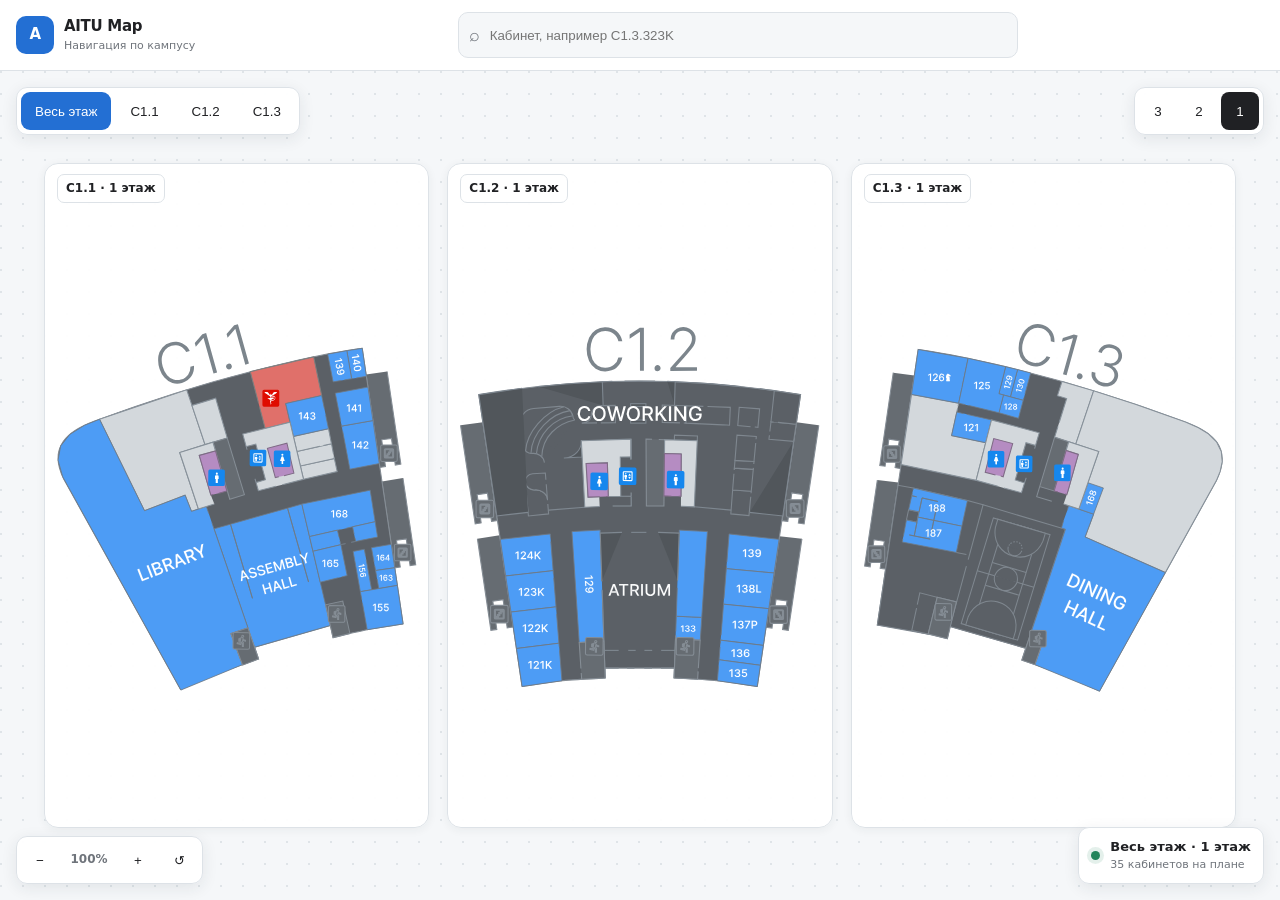
==== aitumap/index.html @ 22662f70 "first commit" ====
<!doctype html>
<html lang="ru">
<head>
  <meta charset="UTF-8" />
  <meta name="viewport" content="width=device-width,initial-scale=1,viewport-fit=cover" />
  <meta name="theme-color" content="#236fd3" />
  <title>AITU Campus Map</title>
  <link rel="stylesheet" href="map.css?v=5-light" />
</head>
<body>
  <main id="root" class="map-app">
    <header class="toolbar">
      <div class="brand" aria-label="AITU Campus Map">
        <span class="brand-mark">A</span>
        <span class="brand-copy"><strong>AITU Map</strong><span>Навигация по кампусу</span></span>
      </div>
      <div class="search-wrap">
        <label class="search-box" for="roomSearch"><span class="search-icon" aria-hidden="true">⌕</span><span class="sr-only">Найти кабинет</span><input id="roomSearch" type="search" placeholder="Кабинет, например C1.3.323K" autocomplete="off" spellcheck="false" /><button id="clearSearch" class="clear-search" type="button" aria-label="Очистить поиск">×</button></label>
        <div id="suggestions" class="suggestions" role="listbox" aria-label="Результаты поиска"></div>
      </div>
    </header>
    <section class="workspace" aria-label="Интерактивная карта кампуса">
      <div id="canvas" class="map-canvas">
        <div id="transformLayer" class="transform-layer"><div id="plans" class="plans single"></div></div>
      </div>
      <nav id="modePanel" class="mode-panel" aria-label="Корпус">
        <button class="seg-btn active" type="button" data-block="all">Весь этаж</button>
        <button class="seg-btn" type="button" data-block="C1.1">C1.1</button>
        <button class="seg-btn" type="button" data-block="C1.2">C1.2</button>
        <button class="seg-btn" type="button" data-block="C1.3">C1.3</button>
      </nav>
      <nav id="floorPanel" class="floor-panel" aria-label="Этаж">
        <button class="floor-btn" type="button" data-floor="3" aria-label="3 этаж">3</button><button class="floor-btn" type="button" data-floor="2" aria-label="2 этаж">2</button><button class="floor-btn active" type="button" data-floor="1" aria-label="1 этаж">1</button>
      </nav>
      <div class="zoom-panel" aria-label="Масштаб">
        <button id="zoomOut" class="zoom-btn" type="button" aria-label="Уменьшить">−</button><span id="zoomValue" class="zoom-value">100%</span><button id="zoomIn" class="zoom-btn" type="button" aria-label="Увеличить">+</button><button id="resetView" class="zoom-btn" type="button" aria-label="Сбросить вид">↺</button>
      </div>
      <div class="status-panel" aria-live="polite"><span class="status-dot"></span><span class="status-copy"><strong id="statusTitle">Весь этаж · 1 этаж</strong><span id="statusText">Все три корпуса показаны одновременно</span></span></div>
      <div id="mobileRoomCard" class="mobile-room-card" aria-live="polite"></div>
    </section>
  </main>
  <script src="plans.js?v=5-light"></script><script src="map.js?v=5-light"></script>
</body>
</html>
---- aitumap/map.css ----
:root{--ink:#202124;--muted:#6f747b;--canvas:#f5f7f9;--surface:#fff;--surface-2:#eef2f5;--line:#dde2e7;--blue:#236fd3;--blue-2:#e6f0fc;--green:#23855b;--orange:#bd6a21;--shadow:0 12px 34px rgba(25,35,45,.12)}*{box-sizing:border-box}html,body,#root{width:100%;height:100%;margin:0}body{overflow:hidden;background:var(--canvas);color:var(--ink);font:15px/1.45 Inter,ui-sans-serif,system-ui,-apple-system,"Segoe UI",sans-serif}.map-app{display:grid;grid-template-rows:auto 1fr;height:100%;min-height:360px}.toolbar{position:relative;z-index:20;display:grid;grid-template-columns:auto minmax(220px,1fr);gap:16px;align-items:center;padding:12px 16px;border-bottom:1px solid var(--line);background:rgba(255,255,255,.94);backdrop-filter:blur(16px)}.brand{display:flex;align-items:center;gap:10px;min-width:max-content}.brand-mark{display:grid;place-items:center;width:38px;height:38px;border-radius:10px;background:var(--blue);color:white;font-weight:850;letter-spacing:-.04em}.brand-copy strong{display:block;font-size:15px;letter-spacing:-.02em}.brand-copy span{display:block;color:var(--muted);font-size:11px}.search-wrap{position:relative;width:min(100%,560px);justify-self:center}.search-box{display:flex;align-items:center;height:46px;padding:0 10px;border:1px solid var(--line);border-radius:10px;background:var(--canvas);transition:.18s}.search-box:focus-within{border-color:var(--blue);box-shadow:0 0 0 3px rgba(35,111,211,.14);background:white}.search-icon{color:var(--muted);font-size:18px}.search-box input{width:100%;height:100%;border:0;outline:0;background:transparent;color:var(--ink);font:600 14px inherit;padding:0 10px}.clear-search{display:none;border:0;background:transparent;color:var(--muted);font-size:20px;cursor:pointer;width:34px;height:34px;border-radius:7px}.clear-search:hover{background:var(--surface-2)}.suggestions{position:absolute;left:0;right:0;top:52px;display:none;max-height:288px;overflow:auto;padding:6px;border:1px solid var(--line);border-radius:11px;background:white;box-shadow:var(--shadow)}.suggestions.open{display:block}.suggestion{display:flex;align-items:center;justify-content:space-between;width:100%;min-height:44px;padding:8px 10px;border:0;border-radius:8px;background:transparent;text-align:left;color:var(--ink);cursor:pointer}.suggestion:hover,.suggestion.active{background:var(--blue-2)}.suggestion strong{font-size:14px}.suggestion span{color:var(--muted);font-size:12px}.toolbar-actions{display:flex;gap:6px}.icon-btn,.zoom-btn,.seg-btn{display:inline-flex;align-items:center;justify-content:center;min-width:44px;height:44px;border:1px solid var(--line);border-radius:9px;background:white;color:var(--ink);font:700 14px inherit;cursor:pointer;transition:.16s}.icon-btn:hover,.zoom-btn:hover,.seg-btn:hover{background:var(--surface-2)}.icon-btn:focus-visible,.zoom-btn:focus-visible,.seg-btn:focus-visible,.suggestion:focus-visible,.floor-btn:focus-visible,.block-btn:focus-visible{outline:3px solid rgba(35,111,211,.28);outline-offset:2px}.workspace{position:relative;min-height:0;overflow:hidden}.map-canvas{position:absolute;inset:0;overflow:hidden;touch-action:none;cursor:grab;background:radial-gradient(circle at 1px 1px,#dfe4e8 1px,transparent 1.2px);background-size:22px 22px}.map-canvas.dragging{cursor:grabbing}.transform-layer{position:absolute;inset:0;display:flex;align-items:center;justify-content:center;padding:92px 44px 72px;transform-origin:center;will-change:transform}.plans{display:grid;place-items:center;width:100%;height:100%;gap:18px}.plans.full{grid-template-columns:repeat(3,minmax(0,1fr));align-items:stretch}.plan-card{position:relative;display:flex;align-items:center;justify-content:center;width:100%;height:100%;min-width:0;min-height:0;padding:12px;border:1px solid var(--line);border-radius:14px;background:rgba(255,255,255,.96);box-shadow:0 2px 10px rgba(35,45,55,.06)}.plans.single .plan-card{max-width:1080px;max-height:720px}.plan-label{position:absolute;top:10px;left:12px;z-index:2;padding:5px 8px;border:1px solid var(--line);border-radius:7px;background:rgba(255,255,255,.9);font-size:12px;font-weight:800}.plan-host{display:flex;align-items:center;justify-content:center;width:100%;height:100%;padding-top:24px}.plan-host svg{display:block;width:100%;height:100%;max-width:100%;max-height:100%;overflow:visible}.plan-host svg .bg{fill:#5b6066!important;stroke:#858d95!important;stroke-width:1!important}.plan-host svg .map-groups-stairs path,.plan-host svg .map-groups-stairs>polyline,.plan-host svg .map-groups-stairs-fill path,.plan-host svg .map-groups-stairs-fill>polyline,.plan-host svg .map-groups-escapes polyline,.plan-host svg .map-groups-escapes polygon,.plan-host svg .map-groups-escapes-icon path{fill:#666c72!important;stroke:#858d95!important}.plan-host svg .map-groups-rooms-vk>g:not([data-name])>polygon,.plan-host svg .map-groups-rooms-vk>g:not([data-name])>polyline,.plan-host svg .map-groups-rooms-vk>g:not([data-name])>path{fill:#5b6066!important;stroke:#858d95!important}.plan-host svg .map-groups-rooms-vk>g[data-name]>polygon,.plan-host svg .map-groups-rooms-vk>g[data-name]>polyline,.plan-host svg .map-groups-rooms-vk>g[data-name]>line{fill:#4d9cf5!important;stroke:#6f7a85!important}.plan-host svg .map-groups-rooms-vk>g[data-name]>path{fill:#fff!important;stroke:#fff!important;stroke-width:.1!important}.plan-host [data-name]{cursor:pointer;transition:filter .15s,opacity .15s}.plan-host [data-name]:hover{filter:brightness(1.08) saturate(1.1)}.plan-host .room-map-group-search-target,.plan-host .room-map-group-search-target line,.plan-host .room-map-group-search-target polygon,.plan-host .room-map-group-search-target polyline{fill:#f59e0b!important;stroke:#914f08!important;stroke-width:1.3!important;filter:drop-shadow(0 0 4px rgba(245,158,11,.7))}.mode-panel,.floor-panel,.zoom-panel,.status-panel{position:absolute;z-index:10;display:flex;border:1px solid var(--line);background:rgba(255,255,255,.94);backdrop-filter:blur(12px);box-shadow:0 4px 16px rgba(30,40,50,.09)}.mode-panel{top:16px;left:16px;max-width:calc(100% - 150px);padding:4px;border-radius:11px;overflow-x:auto;gap:5px;isolation:isolate}.seg-btn{flex:0 0 auto;height:38px;min-width:auto;padding:0 13px;border-color:transparent;background:transparent;white-space:nowrap}.seg-btn.active{background:var(--blue);color:white}.floor-panel{top:16px;right:16px;padding:4px;border-radius:11px;gap:3px}.floor-btn{width:38px;height:38px;border:0;border-radius:8px;background:transparent;color:var(--ink);font:800 14px inherit;cursor:pointer}.floor-btn.active{background:var(--ink);color:white}.zoom-panel{left:16px;bottom:16px;padding:4px;border-radius:11px;gap:3px}.zoom-btn{height:38px;min-width:38px;border-color:transparent;background:transparent}.zoom-value{display:grid;place-items:center;min-width:54px;color:var(--muted);font-size:12px;font-weight:700}.status-panel{right:16px;bottom:16px;max-width:min(420px,calc(100% - 32px));align-items:center;gap:10px;padding:10px 12px;border-radius:11px}.status-dot{width:9px;height:9px;border-radius:50%;background:var(--green);box-shadow:0 0 0 4px rgba(35,133,91,.12)}.status-copy{min-width:0}.status-copy strong{display:block;font-size:13px}.status-copy span{display:block;overflow:hidden;text-overflow:ellipsis;white-space:nowrap;color:var(--muted);font-size:11px}.mobile-room-card{display:none}.sr-only{position:absolute;width:1px;height:1px;padding:0;margin:-1px;overflow:hidden;clip:rect(0,0,0,0);white-space:nowrap;border:0}@media(max-width:800px){.toolbar{grid-template-columns:auto 1fr;padding:9px;gap:8px}.brand-copy{display:none}.brand-mark{width:42px;height:42px}.search-box{height:44px}.toolbar-actions .icon-btn:first-child{display:none}.transform-layer{padding:88px 12px 76px}.plans.full{grid-template-columns:1fr;grid-template-rows:repeat(3,minmax(220px,1fr));height:auto;min-height:760px}.map-canvas.full-mode{overflow:auto;touch-action:pan-y;cursor:auto}.map-canvas.full-mode .transform-layer{position:relative;height:auto;min-height:100%;transform:none!important}.mode-panel{top:10px;left:10px;max-width:calc(100% - 72px)}.floor-panel{top:10px;right:10px}.floor-panel .floor-btn{width:34px}.zoom-panel{left:10px;bottom:10px}.status-panel{right:10px;bottom:10px;max-width:calc(100% - 152px)}.status-copy span{display:none}}@media(max-width:520px){.toolbar{grid-template-columns:auto minmax(0,1fr)}.toolbar-actions{gap:0}.toolbar-actions .icon-btn{width:42px}.mode-panel{max-width:calc(100% - 20px);right:10px}.floor-panel{top:58px}.transform-layer{padding-top:112px}.status-panel{display:none}.zoom-panel{bottom:10px}.suggestions{position:fixed;left:10px;right:10px;top:62px}.mobile-room-card{position:absolute;z-index:15;left:10px;right:10px;bottom:60px;display:none;padding:12px;border:1px solid var(--line);border-radius:12px;background:white;box-shadow:var(--shadow)}.mobile-room-card.show{display:flex;justify-content:space-between;align-items:center}.mobile-room-card strong{font-size:14px}.mobile-room-card span{color:var(--muted);font-size:12px}}@media(prefers-reduced-motion:reduce){*{scroll-behavior:auto!important;transition:none!important}}

/* Simplified mobile map */
@media(max-width:800px){
  .toolbar{grid-template-columns:1fr;height:58px;padding:7px 10px;border-bottom:1px solid var(--line)}
  .brand{display:none}
  .search-wrap{width:100%;max-width:none}
  .search-box{height:44px;border-radius:12px}
  .workspace{background:var(--canvas)}
  .map-canvas{background-image:none}
  .mode-panel{top:10px;left:10px;right:10px;max-width:none;padding:3px;gap:3px;border-radius:12px;overflow:visible}
  .seg-btn{flex:1 1 0;height:38px;padding:0 7px;border-radius:9px;font-size:13px}
  .floor-panel{top:59px;right:10px;padding:3px;gap:2px;border-radius:11px}
  .floor-btn{width:36px!important;height:36px}
  .transform-layer{padding:106px 8px 18px}
  .plans.full{gap:12px;grid-template-rows:repeat(3,minmax(250px,auto));min-height:0;padding-bottom:14px}
  .plan-card{min-height:320px;padding:6px;border-radius:12px;box-shadow:none}
  .plan-host{padding-top:0}
  .plan-label{display:none}
  .zoom-panel,.status-panel,.mobile-room-card{display:none!important}
  .suggestions{top:51px;border-radius:12px}
}
@media(max-width:520px){
  .toolbar{grid-template-columns:1fr}
  .mode-panel{top:8px;left:8px;right:8px}
  .floor-panel{top:55px;right:8px}
  .transform-layer{padding:101px 6px 12px}
  .plans.full{grid-template-rows:repeat(3,minmax(300px,auto));gap:10px}
  .plan-card{min-height:360px;border-radius:11px}
  .seg-btn{font-size:12px;padding:0 4px}
}

:root{color-scheme:light}
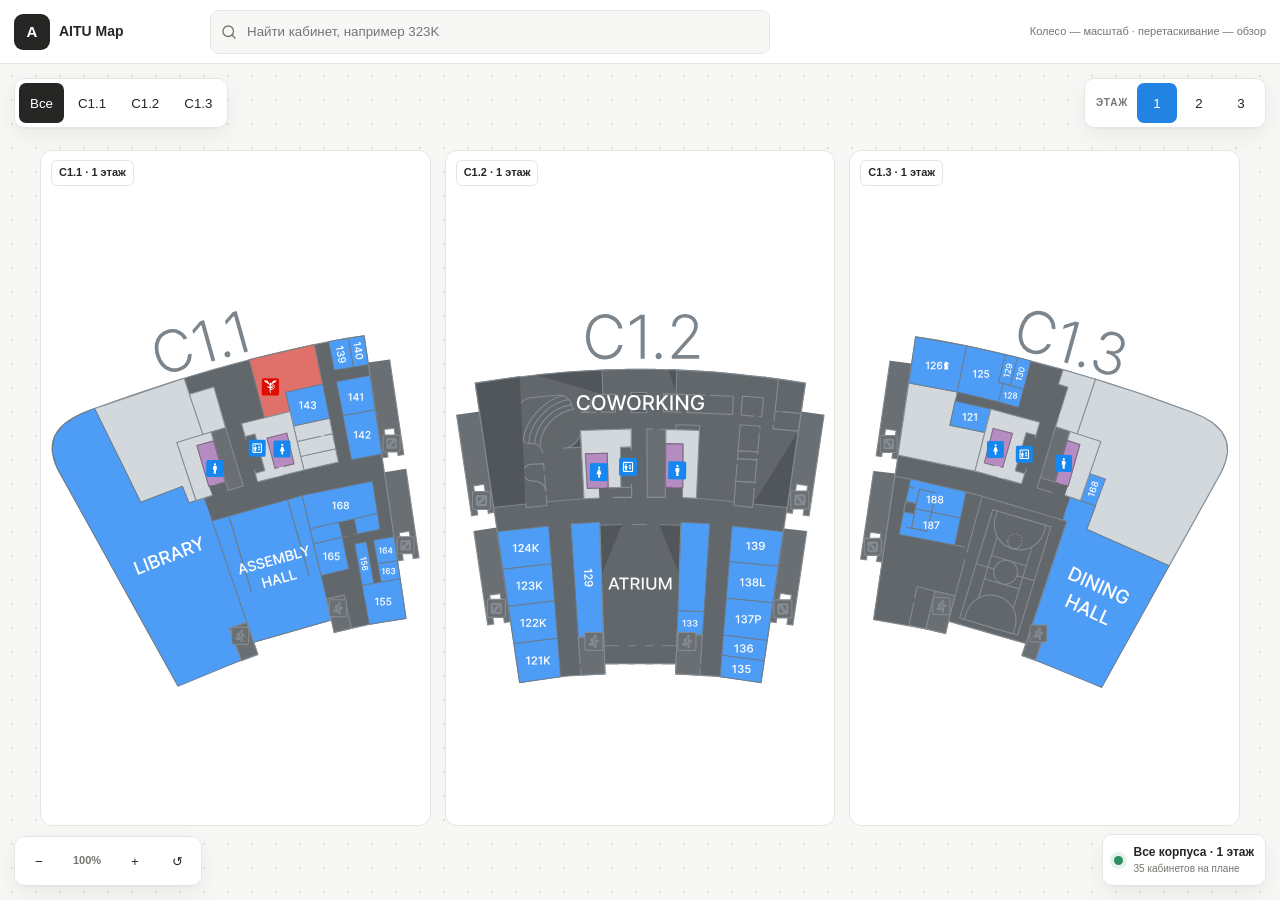
==== commit 2a63e792: "ui/ux" ====
--- a/aitumap/index.html
+++ b/aitumap/index.html
@@ -1,44 +1,43 @@
 <!doctype html>
 <html lang="ru">
 <head>
-  <meta charset="UTF-8" />
-  <meta name="viewport" content="width=device-width,initial-scale=1,viewport-fit=cover" />
-  <meta name="theme-color" content="#236fd3" />
+  <meta charset="utf-8">
+  <meta name="viewport" content="width=device-width,initial-scale=1,viewport-fit=cover">
+  <meta name="theme-color" content="#ffffff">
+  <meta name="description" content="Интерактивная карта кампуса AITU с поиском кабинетов">
   <title>AITU Campus Map</title>
-  <link rel="stylesheet" href="map.css?v=5-light" />
+  <link rel="stylesheet" href="map.css?v=6">
+  <script src="plans.js?v=6" defer></script>
+  <script src="map.js?v=6" defer></script>
 </head>
 <body>
   <main id="root" class="map-app">
     <header class="toolbar">
-      <div class="brand" aria-label="AITU Campus Map">
-        <span class="brand-mark">A</span>
-        <span class="brand-copy"><strong>AITU Map</strong><span>Навигация по кампусу</span></span>
-      </div>
+      <a class="map-brand" href="../index.html" aria-label="Вернуться к расписанию"><span aria-hidden="true">A</span><strong>AITU Map</strong></a>
       <div class="search-wrap">
-        <label class="search-box" for="roomSearch"><span class="search-icon" aria-hidden="true">⌕</span><span class="sr-only">Найти кабинет</span><input id="roomSearch" type="search" placeholder="Кабинет, например C1.3.323K" autocomplete="off" spellcheck="false" /><button id="clearSearch" class="clear-search" type="button" aria-label="Очистить поиск">×</button></label>
+        <label class="search-box" for="roomSearch">
+          <svg aria-hidden="true" viewBox="0 0 24 24"><circle cx="11" cy="11" r="7"/><path d="m20 20-4-4"/></svg>
+          <span class="sr-only">Найти кабинет</span>
+          <input id="roomSearch" type="search" placeholder="Найти кабинет, например 323K" autocomplete="off" spellcheck="false">
+          <button id="clearSearch" class="clear-search" type="button" aria-label="Очистить поиск">×</button>
+        </label>
         <div id="suggestions" class="suggestions" role="listbox" aria-label="Результаты поиска"></div>
       </div>
+      <p class="shortcut-hint">Колесо — масштаб · перетаскивание — обзор</p>
     </header>
     <section class="workspace" aria-label="Интерактивная карта кампуса">
-      <div id="canvas" class="map-canvas">
-        <div id="transformLayer" class="transform-layer"><div id="plans" class="plans single"></div></div>
-      </div>
+      <div id="canvas" class="map-canvas"><div id="transformLayer" class="transform-layer"><div id="plans" class="plans"></div></div></div>
       <nav id="modePanel" class="mode-panel" aria-label="Корпус">
-        <button class="seg-btn active" type="button" data-block="all">Весь этаж</button>
-        <button class="seg-btn" type="button" data-block="C1.1">C1.1</button>
-        <button class="seg-btn" type="button" data-block="C1.2">C1.2</button>
-        <button class="seg-btn" type="button" data-block="C1.3">C1.3</button>
+        <button class="seg-btn active" type="button" data-block="all">Все</button><button class="seg-btn" type="button" data-block="C1.1">C1.1</button><button class="seg-btn" type="button" data-block="C1.2">C1.2</button><button class="seg-btn" type="button" data-block="C1.3">C1.3</button>
       </nav>
       <nav id="floorPanel" class="floor-panel" aria-label="Этаж">
-        <button class="floor-btn" type="button" data-floor="3" aria-label="3 этаж">3</button><button class="floor-btn" type="button" data-floor="2" aria-label="2 этаж">2</button><button class="floor-btn active" type="button" data-floor="1" aria-label="1 этаж">1</button>
+        <span>Этаж</span><button class="floor-btn active" type="button" data-floor="1">1</button><button class="floor-btn" type="button" data-floor="2">2</button><button class="floor-btn" type="button" data-floor="3">3</button>
       </nav>
       <div class="zoom-panel" aria-label="Масштаб">
-        <button id="zoomOut" class="zoom-btn" type="button" aria-label="Уменьшить">−</button><span id="zoomValue" class="zoom-value">100%</span><button id="zoomIn" class="zoom-btn" type="button" aria-label="Увеличить">+</button><button id="resetView" class="zoom-btn" type="button" aria-label="Сбросить вид">↺</button>
+        <button id="zoomOut" class="zoom-btn" type="button" aria-label="Уменьшить">−</button><span id="zoomValue">100%</span><button id="zoomIn" class="zoom-btn" type="button" aria-label="Увеличить">+</button><button id="resetView" class="zoom-btn" type="button" aria-label="Сбросить вид">↺</button>
       </div>
-      <div class="status-panel" aria-live="polite"><span class="status-dot"></span><span class="status-copy"><strong id="statusTitle">Весь этаж · 1 этаж</strong><span id="statusText">Все три корпуса показаны одновременно</span></span></div>
-      <div id="mobileRoomCard" class="mobile-room-card" aria-live="polite"></div>
+      <div class="status-panel" aria-live="polite"><span class="status-dot"></span><span><strong id="statusTitle">Все корпуса · 1 этаж</strong><small id="statusText">Загрузка планов…</small></span></div>
     </section>
   </main>
-  <script src="plans.js?v=5-light"></script><script src="map.js?v=5-light"></script>
 </body>
 </html>
--- a/aitumap/map.css
+++ b/aitumap/map.css
@@ -1,33 +1,4 @@
-:root{--ink:#202124;--muted:#6f747b;--canvas:#f5f7f9;--surface:#fff;--surface-2:#eef2f5;--line:#dde2e7;--blue:#236fd3;--blue-2:#e6f0fc;--green:#23855b;--orange:#bd6a21;--shadow:0 12px 34px rgba(25,35,45,.12)}*{box-sizing:border-box}html,body,#root{width:100%;height:100%;margin:0}body{overflow:hidden;background:var(--canvas);color:var(--ink);font:15px/1.45 Inter,ui-sans-serif,system-ui,-apple-system,"Segoe UI",sans-serif}.map-app{display:grid;grid-template-rows:auto 1fr;height:100%;min-height:360px}.toolbar{position:relative;z-index:20;display:grid;grid-template-columns:auto minmax(220px,1fr);gap:16px;align-items:center;padding:12px 16px;border-bottom:1px solid var(--line);background:rgba(255,255,255,.94);backdrop-filter:blur(16px)}.brand{display:flex;align-items:center;gap:10px;min-width:max-content}.brand-mark{display:grid;place-items:center;width:38px;height:38px;border-radius:10px;background:var(--blue);color:white;font-weight:850;letter-spacing:-.04em}.brand-copy strong{display:block;font-size:15px;letter-spacing:-.02em}.brand-copy span{display:block;color:var(--muted);font-size:11px}.search-wrap{position:relative;width:min(100%,560px);justify-self:center}.search-box{display:flex;align-items:center;height:46px;padding:0 10px;border:1px solid var(--line);border-radius:10px;background:var(--canvas);transition:.18s}.search-box:focus-within{border-color:var(--blue);box-shadow:0 0 0 3px rgba(35,111,211,.14);background:white}.search-icon{color:var(--muted);font-size:18px}.search-box input{width:100%;height:100%;border:0;outline:0;background:transparent;color:var(--ink);font:600 14px inherit;padding:0 10px}.clear-search{display:none;border:0;background:transparent;color:var(--muted);font-size:20px;cursor:pointer;width:34px;height:34px;border-radius:7px}.clear-search:hover{background:var(--surface-2)}.suggestions{position:absolute;left:0;right:0;top:52px;display:none;max-height:288px;overflow:auto;padding:6px;border:1px solid var(--line);border-radius:11px;background:white;box-shadow:var(--shadow)}.suggestions.open{display:block}.suggestion{display:flex;align-items:center;justify-content:space-between;width:100%;min-height:44px;padding:8px 10px;border:0;border-radius:8px;background:transparent;text-align:left;color:var(--ink);cursor:pointer}.suggestion:hover,.suggestion.active{background:var(--blue-2)}.suggestion strong{font-size:14px}.suggestion span{color:var(--muted);font-size:12px}.toolbar-actions{display:flex;gap:6px}.icon-btn,.zoom-btn,.seg-btn{display:inline-flex;align-items:center;justify-content:center;min-width:44px;height:44px;border:1px solid var(--line);border-radius:9px;background:white;color:var(--ink);font:700 14px inherit;cursor:pointer;transition:.16s}.icon-btn:hover,.zoom-btn:hover,.seg-btn:hover{background:var(--surface-2)}.icon-btn:focus-visible,.zoom-btn:focus-visible,.seg-btn:focus-visible,.suggestion:focus-visible,.floor-btn:focus-visible,.block-btn:focus-visible{outline:3px solid rgba(35,111,211,.28);outline-offset:2px}.workspace{position:relative;min-height:0;overflow:hidden}.map-canvas{position:absolute;inset:0;overflow:hidden;touch-action:none;cursor:grab;background:radial-gradient(circle at 1px 1px,#dfe4e8 1px,transparent 1.2px);background-size:22px 22px}.map-canvas.dragging{cursor:grabbing}.transform-layer{position:absolute;inset:0;display:flex;align-items:center;justify-content:center;padding:92px 44px 72px;transform-origin:center;will-change:transform}.plans{display:grid;place-items:center;width:100%;height:100%;gap:18px}.plans.full{grid-template-columns:repeat(3,minmax(0,1fr));align-items:stretch}.plan-card{position:relative;display:flex;align-items:center;justify-content:center;width:100%;height:100%;min-width:0;min-height:0;padding:12px;border:1px solid var(--line);border-radius:14px;background:rgba(255,255,255,.96);box-shadow:0 2px 10px rgba(35,45,55,.06)}.plans.single .plan-card{max-width:1080px;max-height:720px}.plan-label{position:absolute;top:10px;left:12px;z-index:2;padding:5px 8px;border:1px solid var(--line);border-radius:7px;background:rgba(255,255,255,.9);font-size:12px;font-weight:800}.plan-host{display:flex;align-items:center;justify-content:center;width:100%;height:100%;padding-top:24px}.plan-host svg{display:block;width:100%;height:100%;max-width:100%;max-height:100%;overflow:visible}.plan-host svg .bg{fill:#5b6066!important;stroke:#858d95!important;stroke-width:1!important}.plan-host svg .map-groups-stairs path,.plan-host svg .map-groups-stairs>polyline,.plan-host svg .map-groups-stairs-fill path,.plan-host svg .map-groups-stairs-fill>polyline,.plan-host svg .map-groups-escapes polyline,.plan-host svg .map-groups-escapes polygon,.plan-host svg .map-groups-escapes-icon path{fill:#666c72!important;stroke:#858d95!important}.plan-host svg .map-groups-rooms-vk>g:not([data-name])>polygon,.plan-host svg .map-groups-rooms-vk>g:not([data-name])>polyline,.plan-host svg .map-groups-rooms-vk>g:not([data-name])>path{fill:#5b6066!important;stroke:#858d95!important}.plan-host svg .map-groups-rooms-vk>g[data-name]>polygon,.plan-host svg .map-groups-rooms-vk>g[data-name]>polyline,.plan-host svg .map-groups-rooms-vk>g[data-name]>line{fill:#4d9cf5!important;stroke:#6f7a85!important}.plan-host svg .map-groups-rooms-vk>g[data-name]>path{fill:#fff!important;stroke:#fff!important;stroke-width:.1!important}.plan-host [data-name]{cursor:pointer;transition:filter .15s,opacity .15s}.plan-host [data-name]:hover{filter:brightness(1.08) saturate(1.1)}.plan-host .room-map-group-search-target,.plan-host .room-map-group-search-target line,.plan-host .room-map-group-search-target polygon,.plan-host .room-map-group-search-target polyline{fill:#f59e0b!important;stroke:#914f08!important;stroke-width:1.3!important;filter:drop-shadow(0 0 4px rgba(245,158,11,.7))}.mode-panel,.floor-panel,.zoom-panel,.status-panel{position:absolute;z-index:10;display:flex;border:1px solid var(--line);background:rgba(255,255,255,.94);backdrop-filter:blur(12px);box-shadow:0 4px 16px rgba(30,40,50,.09)}.mode-panel{top:16px;left:16px;max-width:calc(100% - 150px);padding:4px;border-radius:11px;overflow-x:auto;gap:5px;isolation:isolate}.seg-btn{flex:0 0 auto;height:38px;min-width:auto;padding:0 13px;border-color:transparent;background:transparent;white-space:nowrap}.seg-btn.active{background:var(--blue);color:white}.floor-panel{top:16px;right:16px;padding:4px;border-radius:11px;gap:3px}.floor-btn{width:38px;height:38px;border:0;border-radius:8px;background:transparent;color:var(--ink);font:800 14px inherit;cursor:pointer}.floor-btn.active{background:var(--ink);color:white}.zoom-panel{left:16px;bottom:16px;padding:4px;border-radius:11px;gap:3px}.zoom-btn{height:38px;min-width:38px;border-color:transparent;background:transparent}.zoom-value{display:grid;place-items:center;min-width:54px;color:var(--muted);font-size:12px;font-weight:700}.status-panel{right:16px;bottom:16px;max-width:min(420px,calc(100% - 32px));align-items:center;gap:10px;padding:10px 12px;border-radius:11px}.status-dot{width:9px;height:9px;border-radius:50%;background:var(--green);box-shadow:0 0 0 4px rgba(35,133,91,.12)}.status-copy{min-width:0}.status-copy strong{display:block;font-size:13px}.status-copy span{display:block;overflow:hidden;text-overflow:ellipsis;white-space:nowrap;color:var(--muted);font-size:11px}.mobile-room-card{display:none}.sr-only{position:absolute;width:1px;height:1px;padding:0;margin:-1px;overflow:hidden;clip:rect(0,0,0,0);white-space:nowrap;border:0}@media(max-width:800px){.toolbar{grid-template-columns:auto 1fr;padding:9px;gap:8px}.brand-copy{display:none}.brand-mark{width:42px;height:42px}.search-box{height:44px}.toolbar-actions .icon-btn:first-child{display:none}.transform-layer{padding:88px 12px 76px}.plans.full{grid-template-columns:1fr;grid-template-rows:repeat(3,minmax(220px,1fr));height:auto;min-height:760px}.map-canvas.full-mode{overflow:auto;touch-action:pan-y;cursor:auto}.map-canvas.full-mode .transform-layer{position:relative;height:auto;min-height:100%;transform:none!important}.mode-panel{top:10px;left:10px;max-width:calc(100% - 72px)}.floor-panel{top:10px;right:10px}.floor-panel .floor-btn{width:34px}.zoom-panel{left:10px;bottom:10px}.status-panel{right:10px;bottom:10px;max-width:calc(100% - 152px)}.status-copy span{display:none}}@media(max-width:520px){.toolbar{grid-template-columns:auto minmax(0,1fr)}.toolbar-actions{gap:0}.toolbar-actions .icon-btn{width:42px}.mode-panel{max-width:calc(100% - 20px);right:10px}.floor-panel{top:58px}.transform-layer{padding-top:112px}.status-panel{display:none}.zoom-panel{bottom:10px}.suggestions{position:fixed;left:10px;right:10px;top:62px}.mobile-room-card{position:absolute;z-index:15;left:10px;right:10px;bottom:60px;display:none;padding:12px;border:1px solid var(--line);border-radius:12px;background:white;box-shadow:var(--shadow)}.mobile-room-card.show{display:flex;justify-content:space-between;align-items:center}.mobile-room-card strong{font-size:14px}.mobile-room-card span{color:var(--muted);font-size:12px}}@media(prefers-reduced-motion:reduce){*{scroll-behavior:auto!important;transition:none!important}}
-
-/* Simplified mobile map */
-@media(max-width:800px){
-  .toolbar{grid-template-columns:1fr;height:58px;padding:7px 10px;border-bottom:1px solid var(--line)}
-  .brand{display:none}
-  .search-wrap{width:100%;max-width:none}
-  .search-box{height:44px;border-radius:12px}
-  .workspace{background:var(--canvas)}
-  .map-canvas{background-image:none}
-  .mode-panel{top:10px;left:10px;right:10px;max-width:none;padding:3px;gap:3px;border-radius:12px;overflow:visible}
-  .seg-btn{flex:1 1 0;height:38px;padding:0 7px;border-radius:9px;font-size:13px}
-  .floor-panel{top:59px;right:10px;padding:3px;gap:2px;border-radius:11px}
-  .floor-btn{width:36px!important;height:36px}
-  .transform-layer{padding:106px 8px 18px}
-  .plans.full{gap:12px;grid-template-rows:repeat(3,minmax(250px,auto));min-height:0;padding-bottom:14px}
-  .plan-card{min-height:320px;padding:6px;border-radius:12px;box-shadow:none}
-  .plan-host{padding-top:0}
-  .plan-label{display:none}
-  .zoom-panel,.status-panel,.mobile-room-card{display:none!important}
-  .suggestions{top:51px;border-radius:12px}
-}
-@media(max-width:520px){
-  .toolbar{grid-template-columns:1fr}
-  .mode-panel{top:8px;left:8px;right:8px}
-  .floor-panel{top:55px;right:8px}
-  .transform-layer{padding:101px 6px 12px}
-  .plans.full{grid-template-rows:repeat(3,minmax(300px,auto));gap:10px}
-  .plan-card{min-height:360px;border-radius:11px}
-  .seg-btn{font-size:12px;padding:0 4px}
-}
-
-:root{color-scheme:light}
+:root{color-scheme:light;--ink:#262625;--muted:#77756f;--canvas:#f7f7f5;--surface:#fff;--soft:#f1f1ef;--line:#e5e5e2;--blue:#2383e2;--blue-soft:#e8f2fb;--green:#2f8f62;--orange:#e39138;--shadow:0 1px 2px rgba(0,0,0,.04),0 8px 24px rgba(0,0,0,.06)}*{box-sizing:border-box}html,body,#root{width:100%;height:100%;margin:0}body{overflow:hidden;background:var(--canvas);color:var(--ink);font:15px/1.45 ui-sans-serif,-apple-system,BlinkMacSystemFont,"Segoe UI",sans-serif;-webkit-font-smoothing:antialiased}.map-app{display:grid;grid-template-rows:64px 1fr;height:100%;min-height:360px}.toolbar{position:relative;z-index:20;display:grid;grid-template-columns:180px minmax(240px,560px) 1fr;gap:16px;align-items:center;padding:9px 14px;border-bottom:1px solid var(--line);background:rgba(255,255,255,.92);backdrop-filter:blur(16px)}.map-brand{display:flex;align-items:center;gap:9px;color:inherit;text-decoration:none}.map-brand>span{display:grid;place-items:center;width:36px;height:36px;border-radius:9px;background:var(--ink);color:#fff;font-weight:800}.map-brand strong{font-size:14px}.search-wrap{position:relative;width:100%;justify-self:center}.search-box{display:flex;align-items:center;height:44px;padding:0 9px;border:1px solid var(--line);border-radius:9px;background:var(--canvas)}.search-box:focus-within{border-color:var(--blue);box-shadow:0 0 0 3px rgba(35,131,226,.13);background:#fff}.search-box svg{flex:0 0 18px;width:18px;height:18px;fill:none;stroke:var(--muted);stroke-width:1.8;stroke-linecap:round}.search-box input{width:100%;height:100%;padding:0 9px;border:0;outline:0;background:transparent;color:var(--ink);font:600 14px inherit}.clear-search{display:none;width:34px;height:34px;border:0;border-radius:7px;background:transparent;color:var(--muted);font-size:20px;cursor:pointer}.clear-search:hover{background:var(--soft)}.suggestions{position:absolute;top:50px;left:0;right:0;display:none;max-height:300px;overflow:auto;padding:6px;border:1px solid var(--line);border-radius:10px;background:#fff;box-shadow:var(--shadow)}.suggestions.open{display:block}.suggestion{display:flex;align-items:center;justify-content:space-between;width:100%;min-height:44px;padding:8px 10px;border:0;border-radius:7px;background:transparent;color:var(--ink);text-align:left;cursor:pointer}.suggestion:hover,.suggestion.active{background:var(--blue-soft)}.suggestion strong{font-size:13px}.suggestion span{color:var(--muted);font-size:11px}.shortcut-hint{justify-self:end;margin:0;color:var(--muted);font-size:11px}.workspace{position:relative;min-height:0;overflow:hidden}.map-canvas{position:absolute;inset:0;overflow:hidden;touch-action:none;cursor:grab;background-color:var(--canvas);background-image:radial-gradient(#dededb 1px,transparent 1px);background-size:24px 24px}.map-canvas.dragging{cursor:grabbing}.transform-layer{position:absolute;inset:0;display:flex;align-items:center;justify-content:center;padding:86px 40px 74px;transform-origin:center;will-change:transform}.plans{display:grid;place-items:center;width:100%;height:100%;gap:14px}.plans.full{grid-template-columns:repeat(3,minmax(0,1fr));align-items:stretch}.plan-card{position:relative;display:flex;align-items:center;justify-content:center;width:100%;height:100%;min-width:0;min-height:0;padding:10px;border:1px solid var(--line);border-radius:12px;background:rgba(255,255,255,.96)}.plans.single .plan-card{max-width:1080px;max-height:720px}.plan-label{position:absolute;z-index:2;top:9px;left:10px;padding:4px 7px;border:1px solid var(--line);border-radius:6px;background:rgba(255,255,255,.92);font-size:11px;font-weight:800}.plan-host{display:flex;align-items:center;justify-content:center;width:100%;height:100%;padding-top:22px}.plan-host svg{display:block;width:100%;height:100%;max-width:100%;max-height:100%;overflow:visible}.plan-host svg .bg{fill:#62676b!important;stroke:#858b90!important}.plan-host svg .map-groups-stairs path,.plan-host svg .map-groups-stairs>polyline,.plan-host svg .map-groups-stairs-fill path,.plan-host svg .map-groups-stairs-fill>polyline,.plan-host svg .map-groups-escapes polyline,.plan-host svg .map-groups-escapes polygon,.plan-host svg .map-groups-escapes-icon path{fill:#6a6f73!important;stroke:#858b90!important}.plan-host svg .map-groups-rooms-vk>g:not([data-name])>polygon,.plan-host svg .map-groups-rooms-vk>g:not([data-name])>polyline,.plan-host svg .map-groups-rooms-vk>g:not([data-name])>path{fill:#62676b!important;stroke:#858b90!important}.plan-host svg .map-groups-rooms-vk>g[data-name]>polygon,.plan-host svg .map-groups-rooms-vk>g[data-name]>polyline,.plan-host svg .map-groups-rooms-vk>g[data-name]>line{fill:#55a1ec!important;stroke:#74808b!important}.plan-host svg .map-groups-rooms-vk>g[data-name]>path{fill:#fff!important;stroke:#fff!important}.plan-host [data-name]{cursor:pointer;transition:filter .14s}.plan-host [data-name]:hover{filter:brightness(1.08) saturate(1.1)}.plan-host .room-map-group-search-target,.plan-host .room-map-group-search-target line,.plan-host .room-map-group-search-target polygon,.plan-host .room-map-group-search-target polyline{fill:var(--orange)!important;stroke:#98591d!important;stroke-width:1.4!important;filter:drop-shadow(0 0 4px rgba(227,145,56,.65))}.mode-panel,.floor-panel,.zoom-panel,.status-panel{position:absolute;z-index:10;display:flex;align-items:center;border:1px solid var(--line);border-radius:10px;background:rgba(255,255,255,.94);box-shadow:var(--shadow);backdrop-filter:blur(12px)}.mode-panel{top:14px;left:14px;padding:4px;gap:3px}.seg-btn,.floor-btn,.zoom-btn{display:grid;place-items:center;min-width:40px;height:40px;border:0;border-radius:7px;background:transparent;color:var(--ink);font:750 13px inherit;cursor:pointer}.seg-btn{padding:0 11px}.seg-btn:hover,.floor-btn:hover,.zoom-btn:hover{background:var(--soft)}.seg-btn.active{background:var(--ink);color:#fff}.floor-panel{top:14px;right:14px;padding:4px;gap:2px}.floor-panel>span{padding:0 7px;color:var(--muted);font-size:10px;font-weight:700;text-transform:uppercase;letter-spacing:.08em}.floor-btn.active{background:var(--blue);color:#fff}.zoom-panel{left:14px;bottom:14px;padding:4px;gap:2px}.zoom-panel>span{display:grid;place-items:center;min-width:52px;color:var(--muted);font-size:11px;font-weight:700}.status-panel{right:14px;bottom:14px;gap:10px;max-width:min(390px,calc(100% - 30px));padding:9px 11px}.status-dot{flex:0 0 9px;width:9px;height:9px;border-radius:50%;background:var(--green);box-shadow:0 0 0 4px rgba(47,143,98,.12)}.status-panel strong,.status-panel small{display:block}.status-panel strong{font-size:12px}.status-panel small{overflow:hidden;text-overflow:ellipsis;white-space:nowrap;color:var(--muted);font-size:10px}.sr-only{position:absolute;width:1px;height:1px;margin:-1px;overflow:hidden;clip:rect(0,0,0,0);white-space:nowrap}:focus-visible{outline:3px solid rgba(35,131,226,.28);outline-offset:2px}
+@media(max-width:820px){.map-app{grid-template-rows:58px 1fr}.toolbar{grid-template-columns:1fr;height:58px;padding:7px 10px}.map-brand,.shortcut-hint{display:none}.search-wrap{max-width:none}.map-canvas{background-image:none}.mode-panel{top:9px;left:9px;right:9px;justify-content:stretch}.seg-btn{flex:1 1 0;padding:0 6px}.floor-panel{top:58px;right:9px}.transform-layer{padding:105px 8px 16px}.plans.full{grid-template-columns:1fr;grid-template-rows:repeat(3,minmax(300px,auto));height:auto;min-height:960px}.map-canvas.full-mode{overflow:auto;touch-action:pan-y;cursor:auto}.map-canvas.full-mode .transform-layer{position:relative;height:auto;min-height:100%;transform:none!important}.plan-card{min-height:340px;padding:6px;box-shadow:none}.plan-label{display:none}.plan-host{padding-top:0}.zoom-panel,.status-panel{display:none}.suggestions{position:fixed;top:54px;left:9px;right:9px}.floor-panel>span{display:none}}
+@media(max-width:420px){.seg-btn{min-width:0;font-size:12px}.floor-btn{min-width:36px;width:36px}.plans.full{grid-template-rows:repeat(3,minmax(340px,auto));min-height:1080px}}
+@media(prefers-reduced-motion:reduce){*{scroll-behavior:auto!important;transition:none!important}}
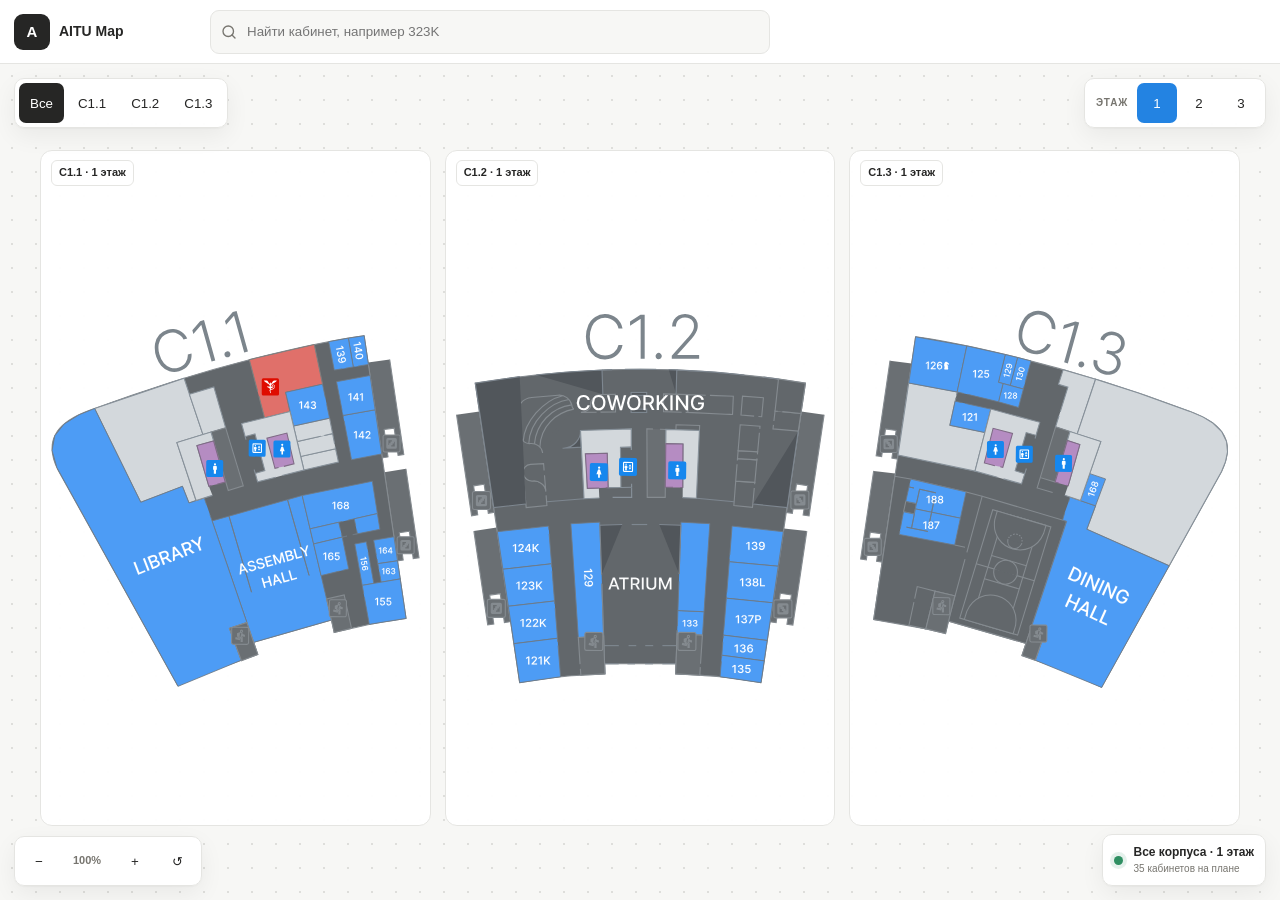
==== commit ec6c78ee: "ui/ux" ====
--- a/aitumap/index.html
+++ b/aitumap/index.html
@@ -23,7 +23,6 @@
         </label>
         <div id="suggestions" class="suggestions" role="listbox" aria-label="Результаты поиска"></div>
       </div>
-      <p class="shortcut-hint">Колесо — масштаб · перетаскивание — обзор</p>
     </header>
     <section class="workspace" aria-label="Интерактивная карта кампуса">
       <div id="canvas" class="map-canvas"><div id="transformLayer" class="transform-layer"><div id="plans" class="plans"></div></div></div>
